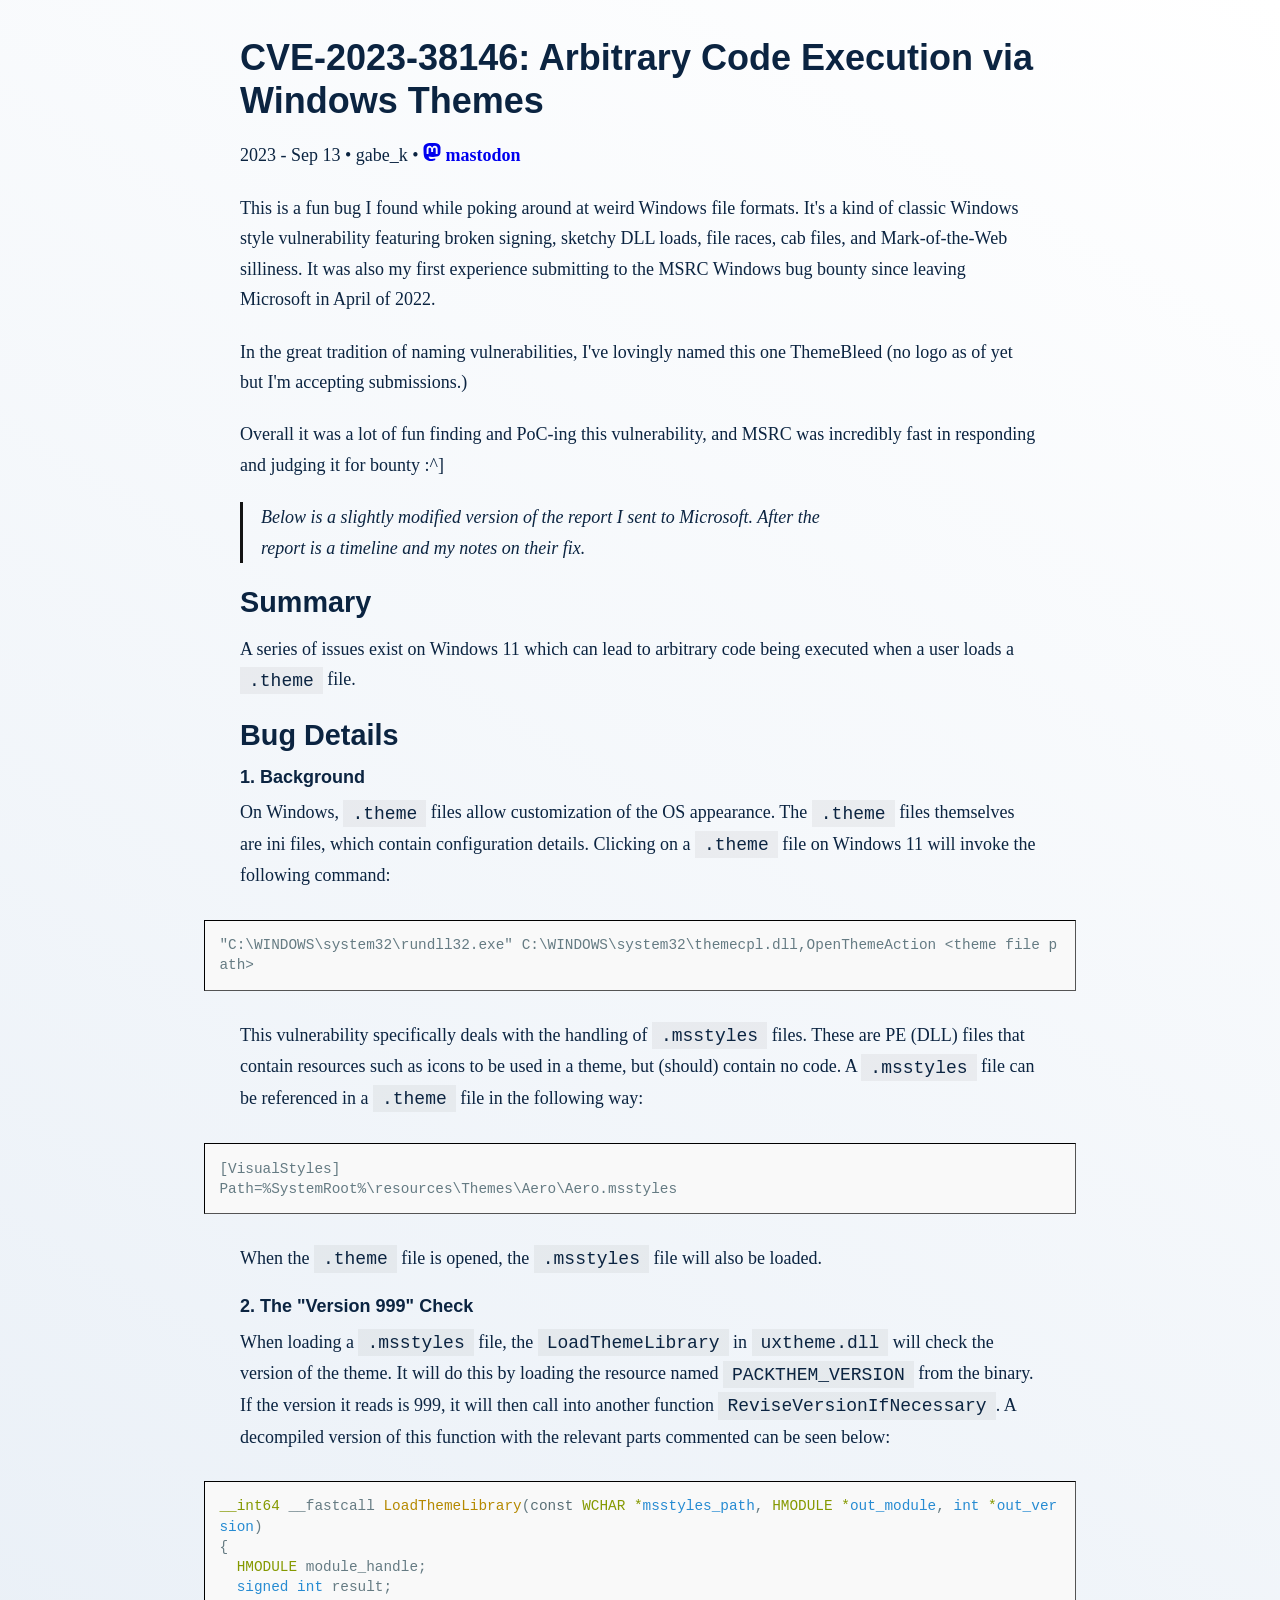
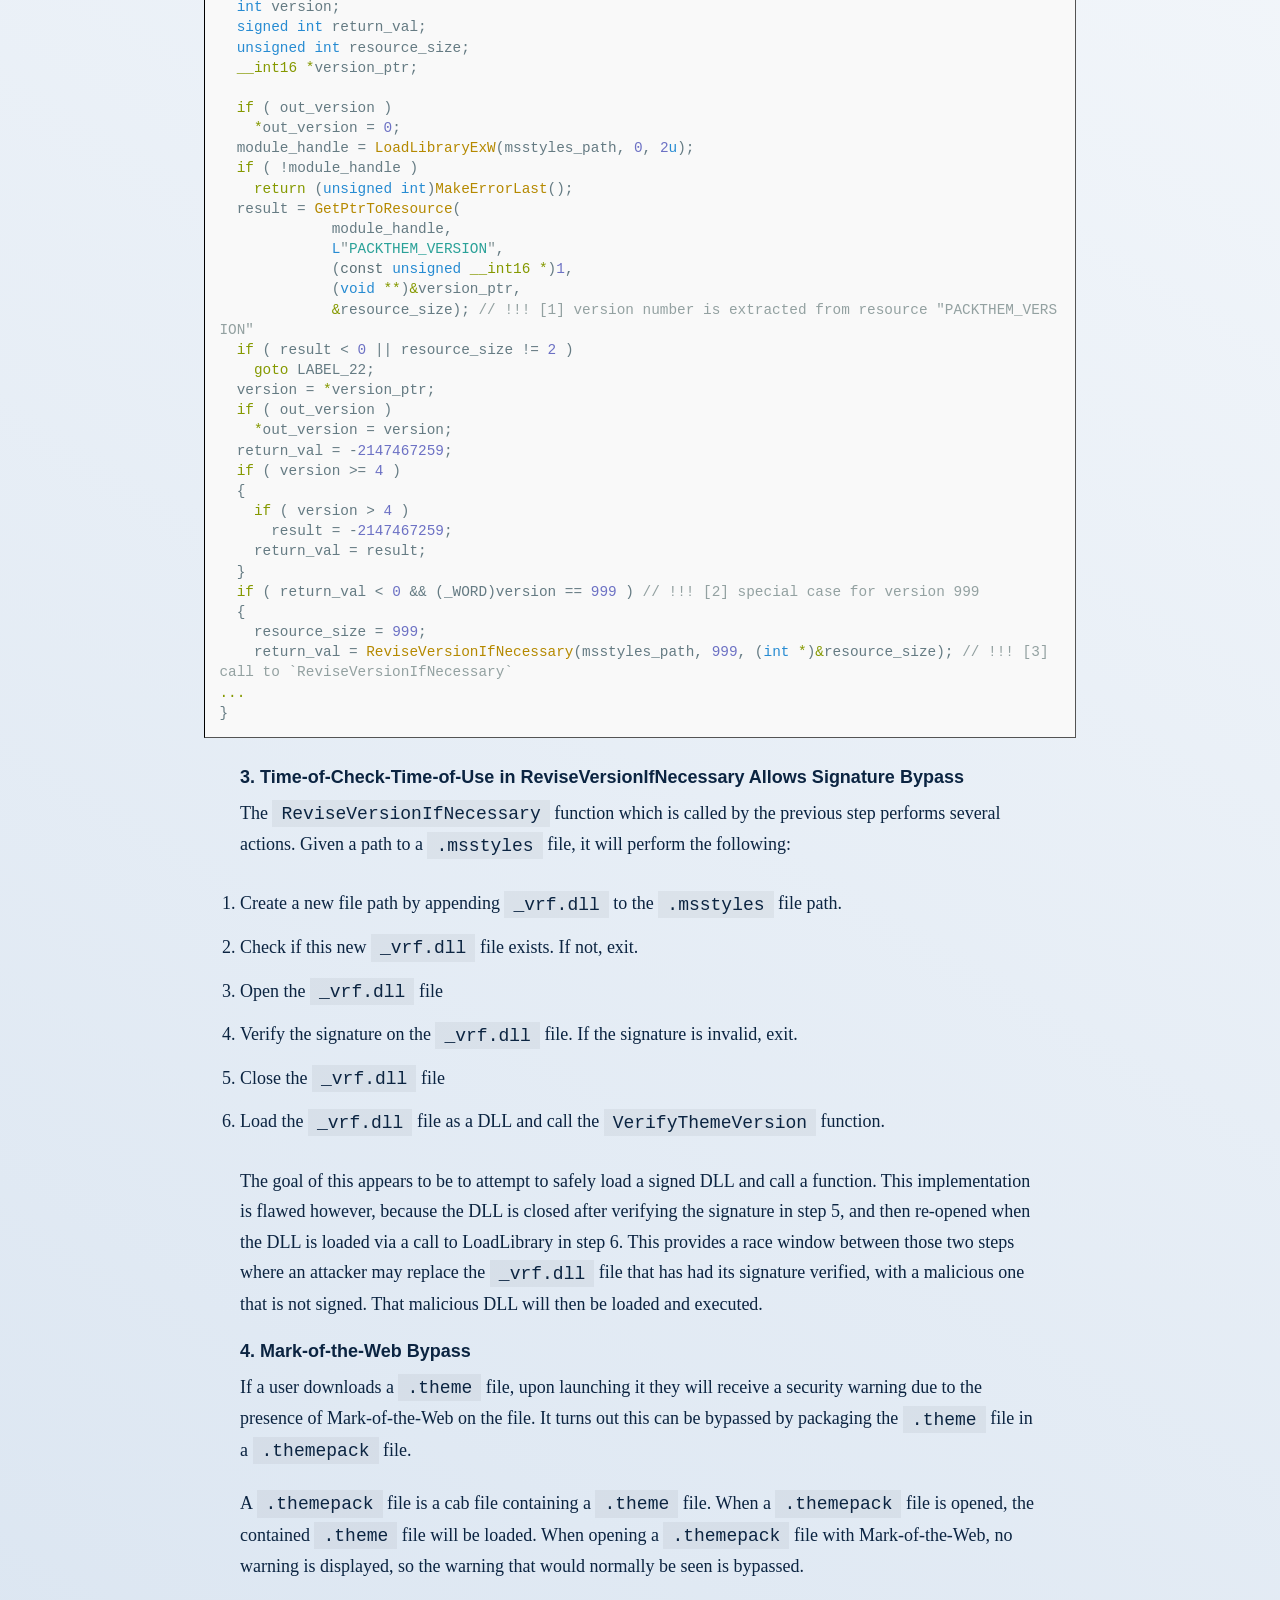
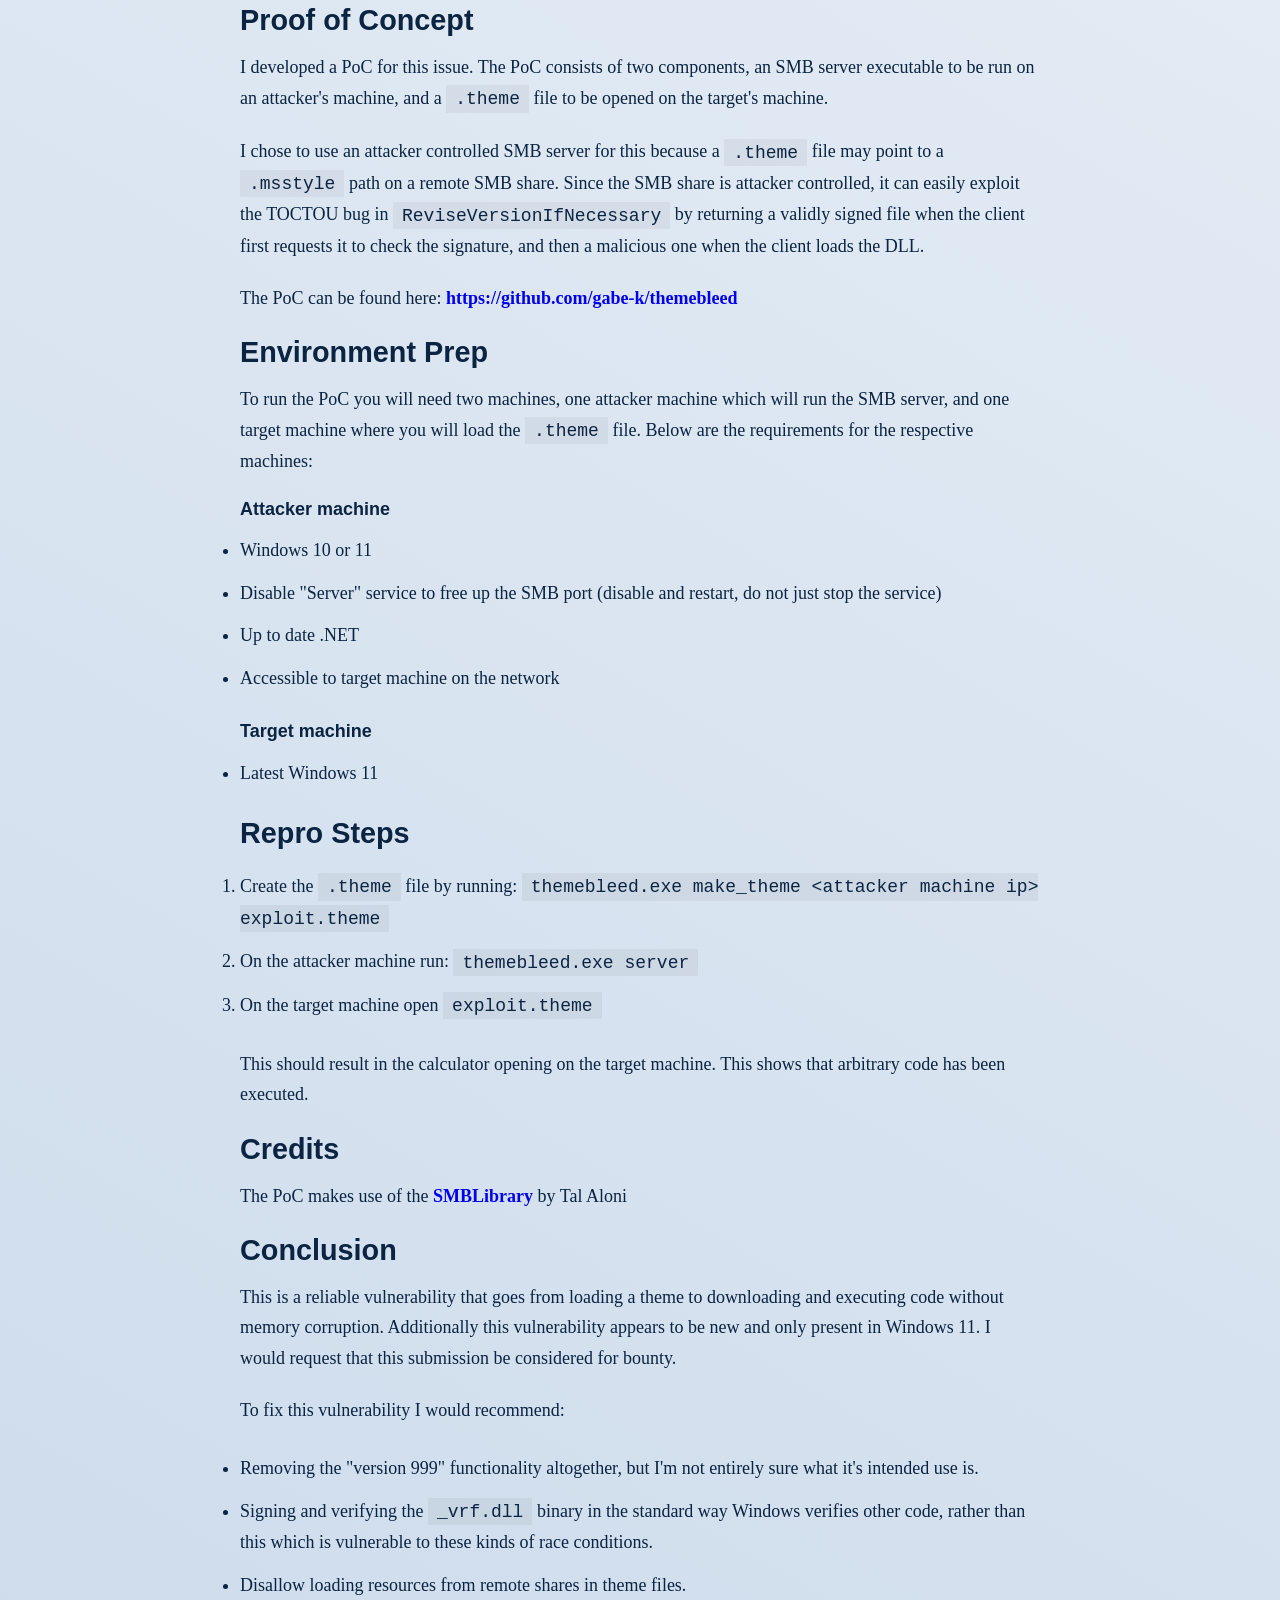
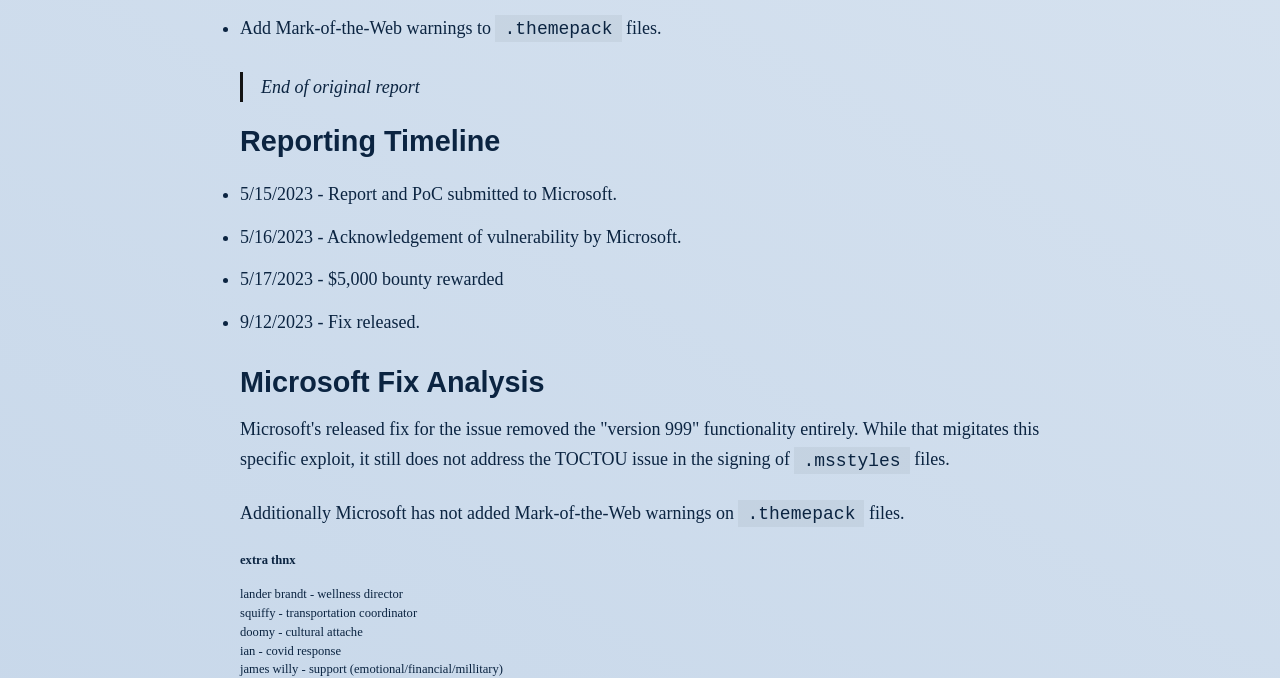
==== themebleed/index.html @ f93bba25 "Deploy gabe-k/website to gabe-k/website:gh-pages" ====
<!DOCTYPE html>
<html lang="en">

<head>
    <meta charset="utf-8">
    <meta name="viewport" content="width=device-width, initial-scale=1.0, maximum-scale=1">
    <link rel="stylesheet" href="/main.css">
    <title>
CVE-2023-38146: Arbitrary Code Execution via Windows Themes
</title>
</head>

<body>
    
<section class="section">
    <h1>CVE-2023-38146: Arbitrary Code Execution via Windows Themes</h1>
    <p>2023 - Sep 13 • gabe_k •
        <a alt="mastodon" rel="me" href="https://mastodon.social/@gabe_k" target="_blank">
            <span class="icon">
                <svg role=" img" width="1em" fill="currentColor" stroke="none" viewBox="0 0 24 24"
                    xmlns="http://www.w3.org/2000/svg">
                    <title>Mastodon</title>
                    <path
                        d="M23.268 5.313c-.35-2.578-2.617-4.61-5.304-5.004C17.51.242 15.792 0 11.813 0h-.03c-3.98 0-4.835.242-5.288.309C3.882.692 1.496 2.518.917 5.127.64 6.412.61 7.837.661 9.143c.074 1.874.088 3.745.26 5.611.118 1.24.325 2.47.62 3.68.55 2.237 2.777 4.098 4.96 4.857 2.336.792 4.849.923 7.256.38.265-.061.527-.132.786-.213.585-.184 1.27-.39 1.774-.753a.057.057 0 0 0 .023-.043v-1.809a.052.052 0 0 0-.02-.041.053.053 0 0 0-.046-.01 20.282 20.282 0 0 1-4.709.545c-2.73 0-3.463-1.284-3.674-1.818a5.593 5.593 0 0 1-.319-1.433.053.053 0 0 1 .066-.054c1.517.363 3.072.546 4.632.546.376 0 .75 0 1.125-.01 1.57-.044 3.224-.124 4.768-.422.038-.008.077-.015.11-.024 2.435-.464 4.753-1.92 4.989-5.604.008-.145.03-1.52.03-1.67.002-.512.167-3.63-.024-5.545zm-3.748 9.195h-2.561V8.29c0-1.309-.55-1.976-1.67-1.976-1.23 0-1.846.79-1.846 2.35v3.403h-2.546V8.663c0-1.56-.617-2.35-1.848-2.35-1.112 0-1.668.668-1.67 1.977v6.218H4.822V8.102c0-1.31.337-2.35 1.011-3.12.696-.77 1.608-1.164 2.74-1.164 1.311 0 2.302.5 2.962 1.498l.638 1.06.638-1.06c.66-.999 1.65-1.498 2.96-1.498 1.13 0 2.043.395 2.74 1.164.675.77 1.012 1.81 1.012 3.12z">
                    </path>
                </svg>
            </span>
            mastodon
        </a>
    </p>
    </div>
    <p>This is a fun bug I found while poking around at weird Windows file formats. It's a kind of classic Windows style vulnerability featuring broken signing, sketchy DLL loads, file races, cab files, and Mark-of-the-Web silliness. It was also my first experience submitting to the MSRC Windows bug bounty since leaving Microsoft in April of 2022. </p>
<p>In the great tradition of naming vulnerabilities, I've lovingly named this one ThemeBleed (no logo as of yet but I'm accepting submissions.)</p>
<p>Overall it was a lot of fun finding and PoC-ing this vulnerability, and MSRC was incredibly fast in responding and judging it for bounty :^]</p>
<blockquote>
<p>Below is a slightly modified version of the report I sent to Microsoft. After the report is a timeline and my notes on their fix.</p>
</blockquote>
<h2 id="summary">Summary</h2>
<p>A series of issues exist on Windows 11 which can lead to arbitrary code being executed when a user loads a <code>.theme</code> file.</p>
<h2 id="bug-details">Bug Details</h2>
<h3 id="1-background">1. Background</h3>
<p>On Windows, <code>.theme</code> files allow customization of the OS appearance. The <code>.theme</code> files themselves are ini files, which contain configuration details. Clicking on a <code>.theme</code> file on Windows 11 will invoke the following command:</p>
<pre style="background-color:#fdf6e3;color:#657b83;"><code><span>&quot;C:\WINDOWS\system32\rundll32.exe&quot; C:\WINDOWS\system32\themecpl.dll,OpenThemeAction &lt;theme file path&gt;
</span></code></pre>
<p>This vulnerability specifically deals with the handling of <code>.msstyles</code> files. These are PE (DLL) files that contain resources such as icons to be used in a theme, but (should) contain no code. A <code>.msstyles</code> file can be referenced in a <code>.theme</code> file in the following way:</p>
<pre style="background-color:#fdf6e3;color:#657b83;"><code><span>[VisualStyles]
</span><span>Path=%SystemRoot%\resources\Themes\Aero\Aero.msstyles
</span></code></pre>
<p>When the <code>.theme</code> file is opened, the <code>.msstyles</code> file will also be loaded.</p>
<h3 id="2-the-version-999-check">2. The &quot;Version 999&quot; Check</h3>
<p>When loading a <code>.msstyles</code> file, the <code>LoadThemeLibrary</code> in <code>uxtheme.dll</code> will check the version of the theme. It will do this by loading the resource named <code>PACKTHEM_VERSION</code> from the binary. If the version it reads is 999, it will then call into another function <code>ReviseVersionIfNecessary</code>. A decompiled version of this function with the relevant parts commented can be seen below:</p>
<pre data-lang="c" style="background-color:#fdf6e3;color:#657b83;" class="language-c "><code class="language-c" data-lang="c"><span style="color:#859900;">__int64</span><span> __fastcall </span><span style="color:#b58900;">LoadThemeLibrary</span><span>(</span><span style="color:#586e75;">const </span><span style="color:#859900;">WCHAR *</span><span style="color:#268bd2;">msstyles_path</span><span>, </span><span style="color:#859900;">HMODULE *</span><span style="color:#268bd2;">out_module</span><span>, </span><span style="color:#268bd2;">int </span><span style="color:#859900;">*</span><span style="color:#268bd2;">out_version</span><span>)
</span><span>{
</span><span>  </span><span style="color:#859900;">HMODULE</span><span> module_handle;
</span><span>  </span><span style="color:#268bd2;">signed int</span><span> result;
</span><span>  </span><span style="color:#268bd2;">int</span><span> version;
</span><span>  </span><span style="color:#268bd2;">signed int</span><span> return_val;
</span><span>  </span><span style="color:#268bd2;">unsigned int</span><span> resource_size;
</span><span>  </span><span style="color:#859900;">__int16 *</span><span>version_ptr;
</span><span>
</span><span>  </span><span style="color:#859900;">if </span><span>( out_version )
</span><span>    </span><span style="color:#859900;">*</span><span>out_version = </span><span style="color:#6c71c4;">0</span><span>;
</span><span>  module_handle = </span><span style="color:#b58900;">LoadLibraryExW</span><span>(msstyles_path, </span><span style="color:#6c71c4;">0</span><span>, </span><span style="color:#6c71c4;">2</span><span style="color:#268bd2;">u</span><span>);
</span><span>  </span><span style="color:#859900;">if </span><span>( !module_handle )
</span><span>    </span><span style="color:#859900;">return </span><span>(</span><span style="color:#268bd2;">unsigned int</span><span>)</span><span style="color:#b58900;">MakeErrorLast</span><span>();
</span><span>  result = </span><span style="color:#b58900;">GetPtrToResource</span><span>(
</span><span>             module_handle,
</span><span>             </span><span style="color:#268bd2;">L</span><span style="color:#839496;">&quot;</span><span style="color:#2aa198;">PACKTHEM_VERSION</span><span style="color:#839496;">&quot;</span><span>,
</span><span>             (</span><span style="color:#586e75;">const </span><span style="color:#268bd2;">unsigned </span><span style="color:#859900;">__int16 *</span><span>)</span><span style="color:#6c71c4;">1</span><span>,
</span><span>             (</span><span style="color:#268bd2;">void </span><span style="color:#859900;">**</span><span>)</span><span style="color:#859900;">&amp;</span><span>version_ptr,
</span><span>             </span><span style="color:#859900;">&amp;</span><span>resource_size); </span><span style="color:#93a1a1;">// !!! [1] version number is extracted from resource &quot;PACKTHEM_VERSION&quot;
</span><span>  </span><span style="color:#859900;">if </span><span>( result &lt; </span><span style="color:#6c71c4;">0 </span><span>|| resource_size != </span><span style="color:#6c71c4;">2 </span><span>)
</span><span>    </span><span style="color:#859900;">goto</span><span> LABEL_22;
</span><span>  version = </span><span style="color:#859900;">*</span><span>version_ptr;
</span><span>  </span><span style="color:#859900;">if </span><span>( out_version )
</span><span>    </span><span style="color:#859900;">*</span><span>out_version = version;
</span><span>  return_val = -</span><span style="color:#6c71c4;">2147467259</span><span>;
</span><span>  </span><span style="color:#859900;">if </span><span>( version &gt;= </span><span style="color:#6c71c4;">4 </span><span>)
</span><span>  {
</span><span>    </span><span style="color:#859900;">if </span><span>( version &gt; </span><span style="color:#6c71c4;">4 </span><span>)
</span><span>      result = -</span><span style="color:#6c71c4;">2147467259</span><span>;
</span><span>    return_val = result;
</span><span>  }
</span><span>  </span><span style="color:#859900;">if </span><span>( return_val &lt; </span><span style="color:#6c71c4;">0 </span><span>&amp;&amp; (_WORD)version == </span><span style="color:#6c71c4;">999 </span><span>) </span><span style="color:#93a1a1;">// !!! [2] special case for version 999
</span><span>  {
</span><span>    resource_size = </span><span style="color:#6c71c4;">999</span><span>;
</span><span>    return_val = </span><span style="color:#b58900;">ReviseVersionIfNecessary</span><span>(msstyles_path, </span><span style="color:#6c71c4;">999</span><span>, (</span><span style="color:#268bd2;">int </span><span style="color:#859900;">*</span><span>)</span><span style="color:#859900;">&amp;</span><span>resource_size); </span><span style="color:#93a1a1;">// !!! [3] call to `ReviseVersionIfNecessary`
</span><span style="color:#859900;">...
</span><span>}
</span></code></pre>
<h3 id="3-time-of-check-time-of-use-in-reviseversionifnecessary-allows-signature-bypass">3. Time-of-Check-Time-of-Use in ReviseVersionIfNecessary Allows Signature Bypass</h3>
<p>The <code>ReviseVersionIfNecessary</code> function which is called by the previous step performs several actions. Given a path to a <code>.msstyles</code> file, it will perform the following:</p>
<ol>
<li>Create a new file path by appending <code>_vrf.dll</code> to the <code>.msstyles</code> file path.</li>
<li>Check if this new <code>_vrf.dll</code> file exists. If not, exit.</li>
<li>Open the <code>_vrf.dll</code> file</li>
<li>Verify the signature on the <code>_vrf.dll</code> file. If the signature is invalid, exit.</li>
<li>Close the <code>_vrf.dll</code> file</li>
<li>Load the <code>_vrf.dll</code> file as a DLL and call the <code>VerifyThemeVersion</code> function.</li>
</ol>
<p>The goal of this appears to be to attempt to safely load a signed DLL and call a function. This implementation is flawed however, because the DLL is closed after verifying the signature in step 5, and then re-opened when the DLL is loaded via a call to LoadLibrary in step 6. This provides a race window between those two steps where an attacker may replace the <code>_vrf.dll</code> file that has had its signature verified, with a malicious one that is not signed. That malicious DLL will then be loaded and executed.</p>
<h3 id="4-mark-of-the-web-bypass">4. Mark-of-the-Web Bypass</h3>
<p>If a user downloads a <code>.theme</code> file, upon launching it they will receive a security warning due to the presence of Mark-of-the-Web on the file. It turns out this can be bypassed by packaging the <code>.theme</code> file in a <code>.themepack</code> file.</p>
<p>A <code>.themepack</code> file is a cab file containing a <code>.theme</code> file. When a <code>.themepack</code> file is opened, the contained <code>.theme</code> file will be loaded. When opening a <code>.themepack</code> file with Mark-of-the-Web, no warning is displayed, so the warning that would normally be seen is bypassed. </p>
<h2 id="proof-of-concept">Proof of Concept</h2>
<p>I developed a PoC for this issue. The PoC consists of two components, an SMB server executable to be run on an attacker's machine, and a <code>.theme</code> file to be opened on the target's machine.</p>
<p>I chose to use an attacker controlled SMB server for this because a <code>.theme</code> file may point to a <code>.msstyle</code> path on a remote SMB share. Since the SMB share is attacker controlled, it can easily exploit the TOCTOU bug in <code>ReviseVersionIfNecessary</code> by returning a validly signed file when the client first requests it to check the signature, and then a malicious one when the client loads the DLL.</p>
<p>The PoC can be found here: <a href="https://github.com/gabe-k/themebleed">https://github.com/gabe-k/themebleed</a></p>
<h2 id="environment-prep">Environment Prep</h2>
<p>To run the PoC you will need two machines, one attacker machine which will run the SMB server, and one target machine where you will load the <code>.theme</code> file. Below are the requirements for the respective machines:</p>
<h3 id="attacker-machine">Attacker machine</h3>
<ul>
<li>Windows 10 or 11</li>
<li>Disable &quot;Server&quot; service to free up the SMB port (disable and restart, do not just stop the service)</li>
<li>Up to date .NET</li>
<li>Accessible to target machine on the network</li>
</ul>
<h3 id="target-machine">Target machine</h3>
<ul>
<li>Latest Windows 11</li>
</ul>
<h2 id="repro-steps">Repro Steps</h2>
<ol>
<li>Create the <code>.theme</code> file by running: <code>themebleed.exe make_theme &lt;attacker machine ip&gt; exploit.theme</code></li>
<li>On the attacker machine run: <code>themebleed.exe server</code></li>
<li>On the target machine open <code>exploit.theme</code></li>
</ol>
<p>This should result in the calculator opening on the target machine. This shows that arbitrary code has been executed.</p>
<h2 id="credits">Credits</h2>
<p>The PoC makes use of the <a href="https://github.com/TalAloni/SMBLibrary">SMBLibrary</a> by Tal Aloni</p>
<h2 id="conclusion">Conclusion</h2>
<p>This is a reliable vulnerability that goes from loading a theme to downloading and executing code without memory corruption. Additionally this vulnerability appears to be new and only present in Windows 11. I would request that this submission be considered for bounty.</p>
<p>To fix this vulnerability I would recommend:</p>
<ul>
<li>Removing the &quot;version 999&quot; functionality altogether, but I'm not entirely sure what it's intended use is.</li>
<li>Signing and verifying the <code>_vrf.dll</code> binary in the standard way Windows verifies other code, rather than this which is vulnerable to these kinds of race conditions.</li>
<li>Disallow loading resources from remote shares in theme files.</li>
<li>Add Mark-of-the-Web warnings to <code>.themepack</code> files.</li>
</ul>
<blockquote>
<p>End of original report</p>
</blockquote>
<h2 id="reporting-timeline">Reporting Timeline</h2>
<ul>
<li>5/15/2023 - Report and PoC submitted to Microsoft.</li>
<li>5/16/2023 - Acknowledgement of vulnerability by Microsoft.</li>
<li>5/17/2023 - $5,000 bounty rewarded</li>
<li>9/12/2023 - Fix released.</li>
</ul>
<h2 id="microsoft-fix-analysis">Microsoft Fix Analysis</h2>
<p>Microsoft's released fix for the issue removed the &quot;version 999&quot; functionality entirely. While that migitates this specific exploit, it still does not address the TOCTOU issue in the signing of <code>.msstyles</code> files.</p>
<p>Additionally Microsoft has not added Mark-of-the-Web warnings on <code>.themepack</code> files.</p>
<small>
<p><strong>extra thnx</strong></p>
<p>lander brandt - wellness director</br>
squiffy - transportation coordinator</br>
doomy - cultural attache</br>
ian - covid response</br>
james willy - support (emotional/financial/millitary)</p>

</section>

</body>

</html>
---- main.css ----
html,body,div,span,applet,object,iframe,h1,h2,h3,h4,h5,h6,p,blockquote,pre,a,abbr,acronym,address,big,cite,code,del,dfn,em,img,ins,kbd,q,s,samp,small,strike,strong,sub,sup,tt,var,b,u,i,center,dl,dt,dd,ol,ul,li,fieldset,form,label,legend,table,caption,tbody,tfoot,thead,tr,th,td,article,aside,canvas,details,embed,figure,figcaption,footer,header,hgroup,menu,nav,output,ruby,section,summary,time,mark,audio,video{margin:0;padding:0;border:0;font-size:100%;font:inherit;vertical-align:baseline}article,aside,details,figcaption,figure,footer,header,hgroup,menu,nav,section{display:block}body{line-height:1}blockquote,q{quotes:none}blockquote:before,blockquote:after,q:before,q:after{content:"";content:none}table{border-collapse:collapse;border-spacing:0}body{background:linear-gradient(30deg, #c8d8ea 0%, #fff 100%);color:#0b2441;font-size:18px;font-family:"Times New Roman",Times,serif;line-height:1.5;overflow-wrap:break-word;margin-top:2em;margin-bottom:2em}section{max-width:800px;width:100%;margin:0 auto}@media (max-width: 900px){section{padding:0 1em;box-sizing:border-box}}h1,h2,h3,h4,h5,h6{font-weight:700;margin-bottom:.5em;line-height:1.2;font-family:Verdana,Geneva,Tahoma,sans-serif}h1{font-size:2em}h2{font-size:1.6em}h3{font-size:1em}p,ul,ol{font-weight:300;line-height:1.7;font-size:1em;margin-bottom:1.2em}ul p,ol p{padding:0 0 !important}@media (max-width: 900px){ul,ol{list-style-position:inside}}li{padding:6px 0}em{font-style:italic}strong{font-weight:bold}blockquote{font-style:italic;border-left:3px solid #131313;max-width:600px}blockquote blockquote{margin-left:1em}blockquote p{margin-left:1em}a{font-weight:bold;text-decoration:none}pre,code{font-family:monospace;background:rgba(0,0,0,.0470588235);padding:.2em .5em}pre{box-sizing:border-box;padding:1em;display:block;margin:2em 0;font-size:.8em;line-height:1.4;white-space:pre-wrap;word-break:break-all;word-wrap:break-word;position:relative;width:872px;left:-36px;border:1px #000 inset;background-color:#f9f9f9 !important}@media (max-width: 900px){pre{width:100%;left:0}}pre code{padding:0;font-size:100%;color:inherit;background-color:rgba(0,0,0,0)}small{font-size:.7em;margin:.2 0}small>p{line-height:1.5}.meta{box-sizing:border-box;border:#131313 2px dotted;padding:1em;display:inline-block}.meta>p{margin-bottom:1em}.icon{line-height:0;margin:0;padding:0}
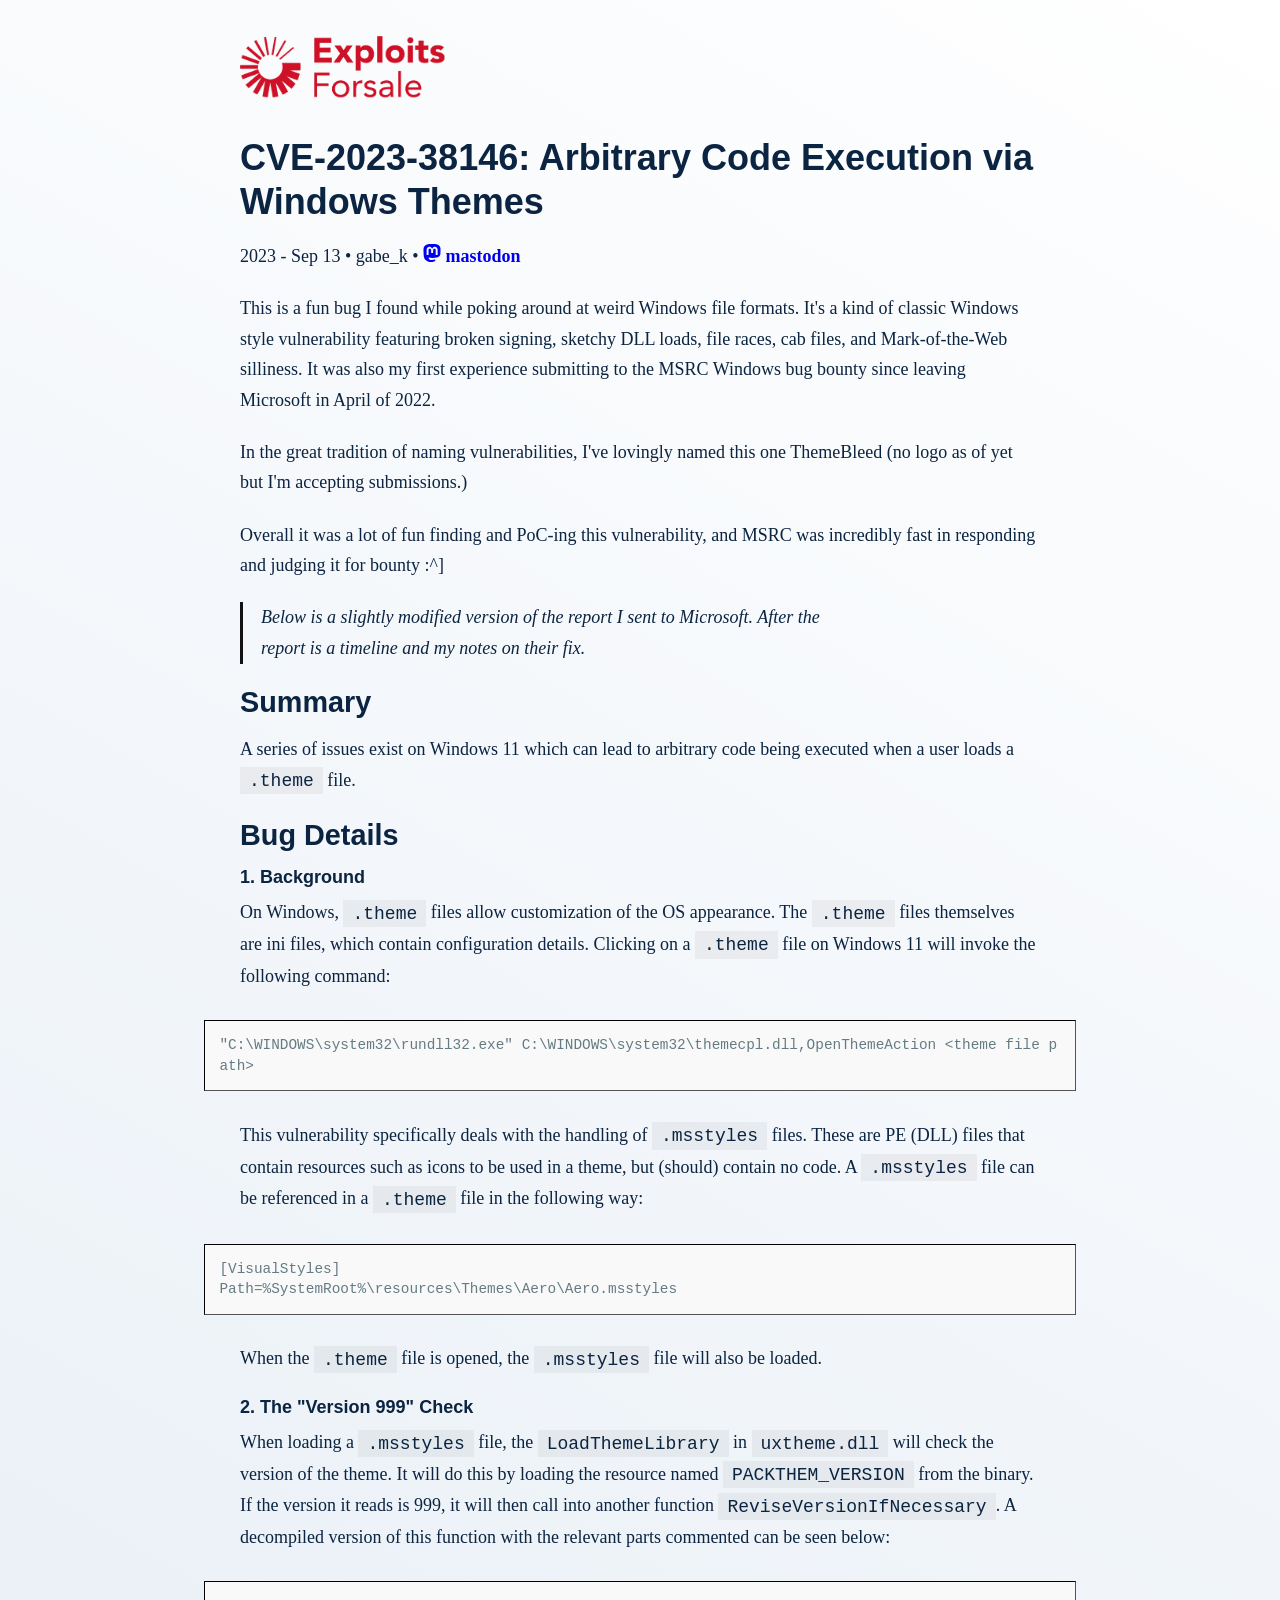
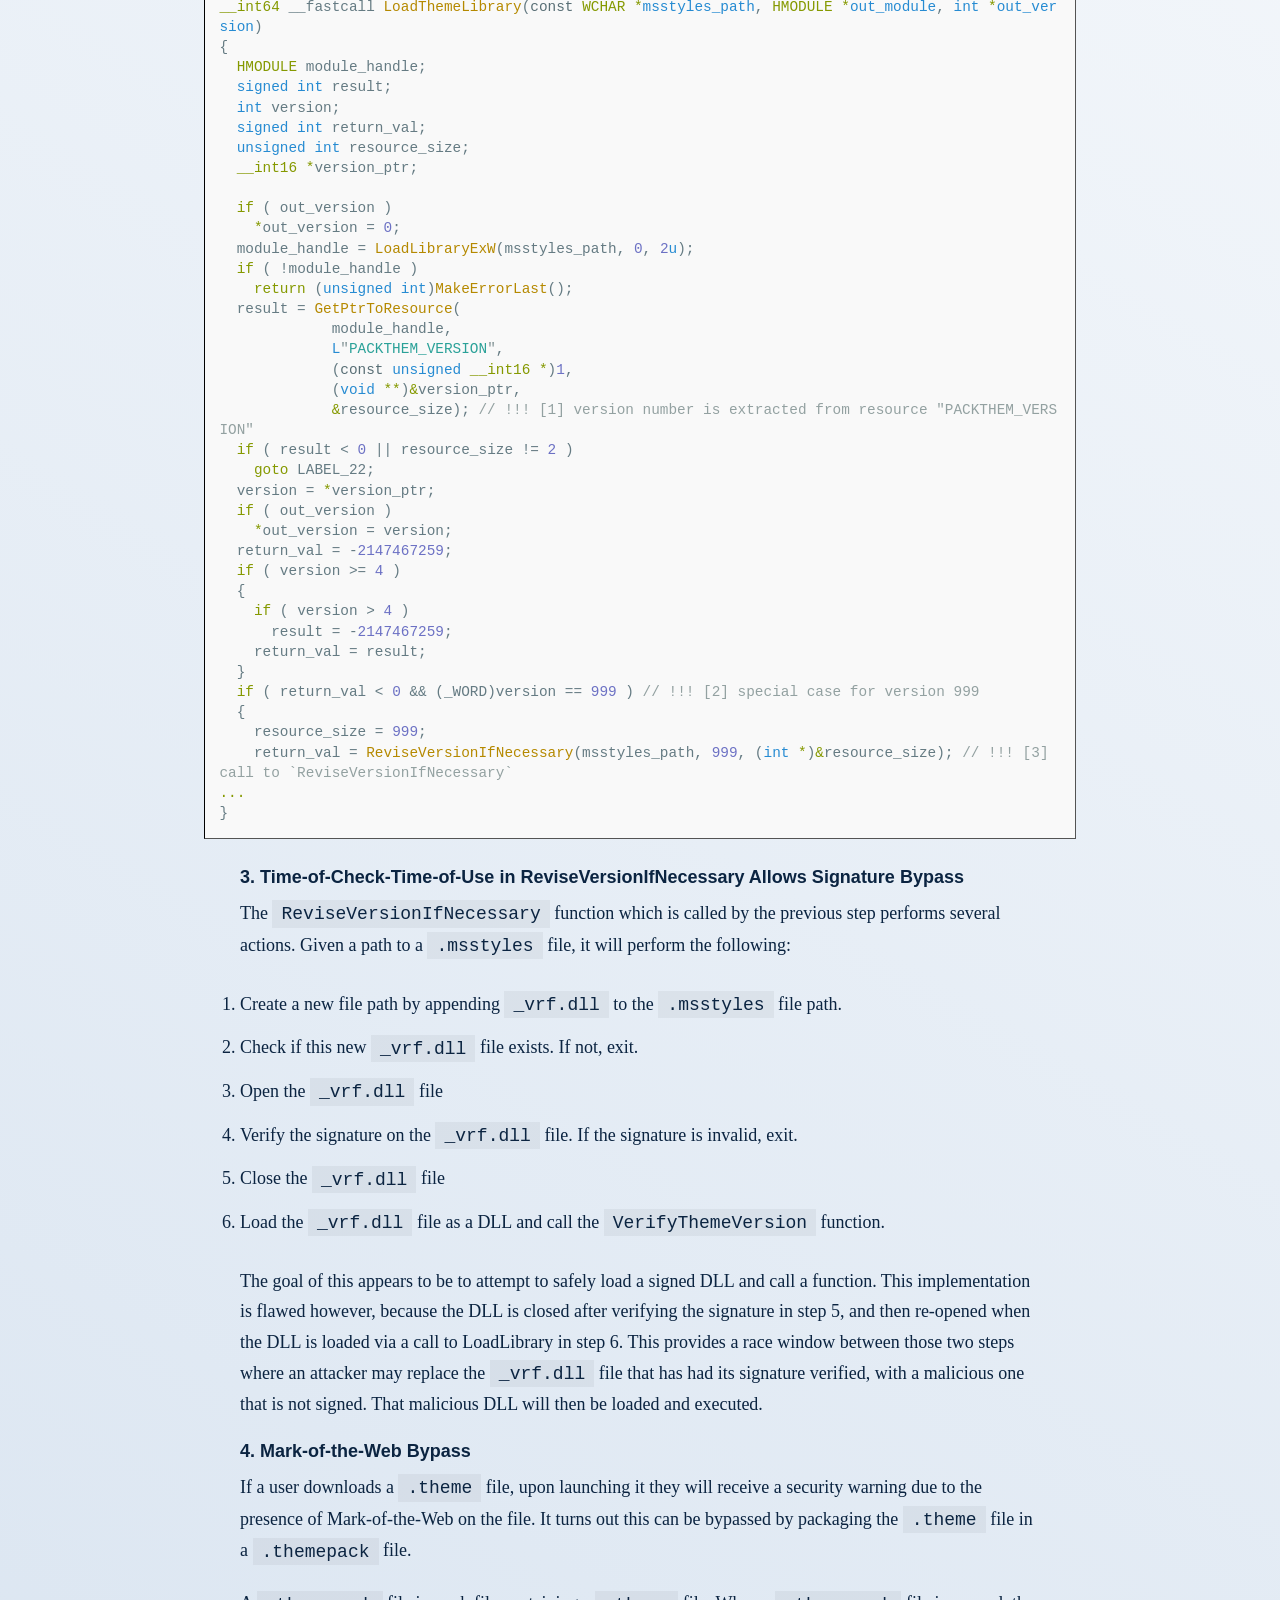
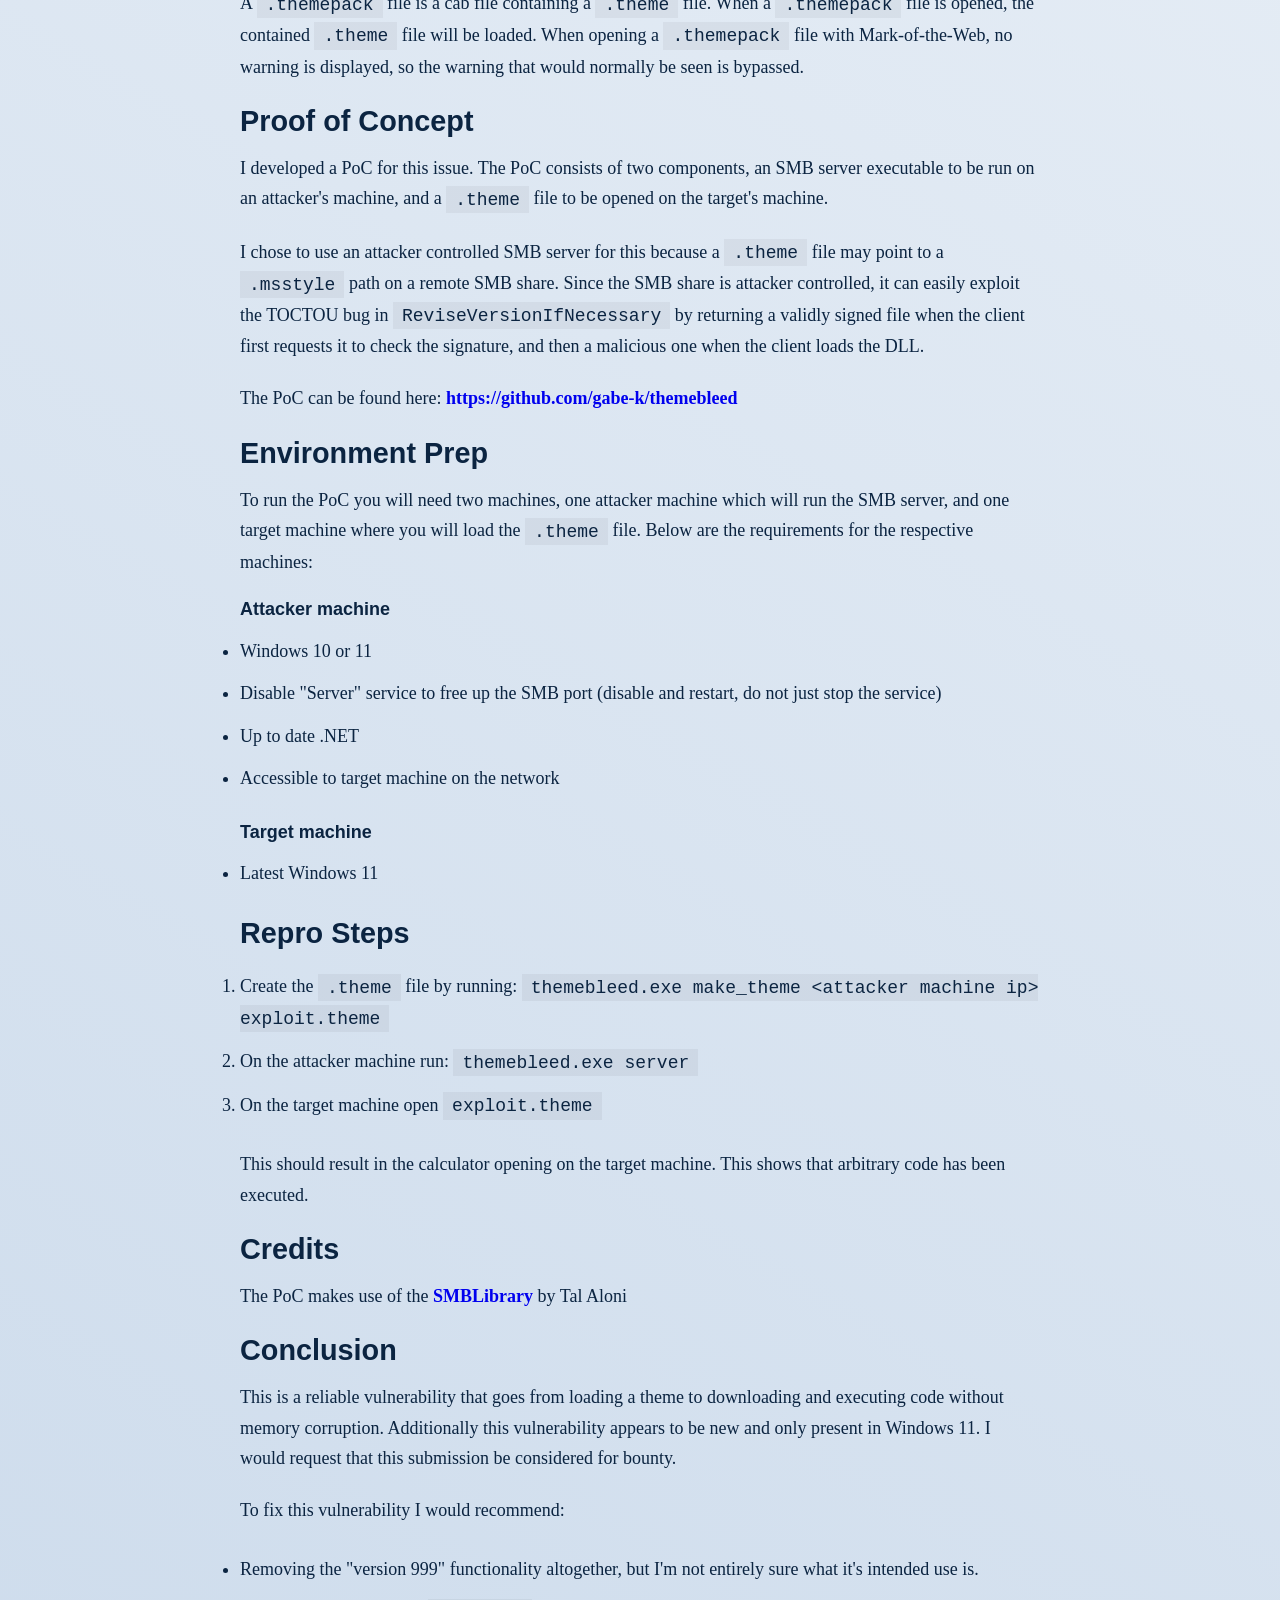
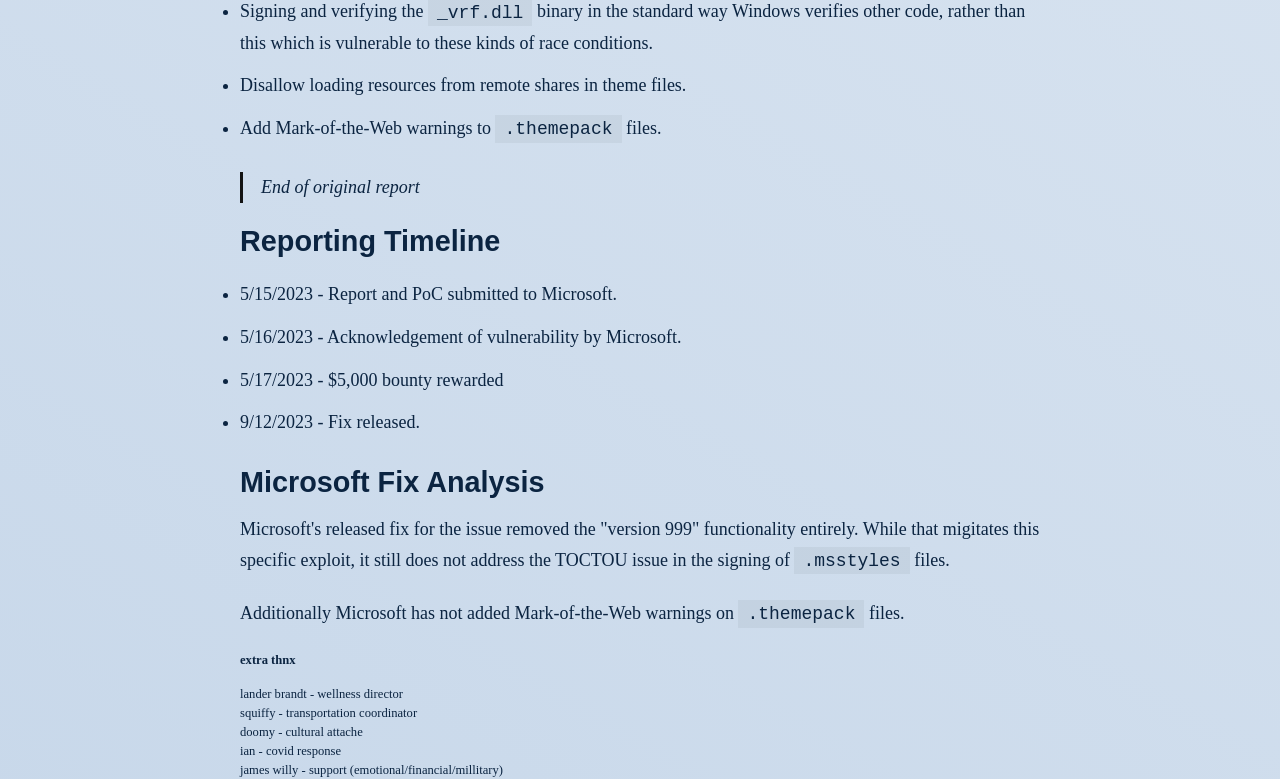
==== commit 6520f3b0: "Deploy gabe-k/website to gabe-k/website:gh-pages" ====
--- a/themebleed/index.html
+++ b/themebleed/index.html
@@ -1,17 +1,21 @@
-<!DOCTYPE html>
+<!doctype html>
 <html lang="en">
-
-<head>
-    <meta charset="utf-8">
-    <meta name="viewport" content="width=device-width, initial-scale=1.0, maximum-scale=1">
-    <link rel="stylesheet" href="/main.css">
-    <title>
+    <head>
+        <meta charset="utf-8" />
+        <meta
+            name="viewport"
+            content="width=device-width, initial-scale=1.0, maximum-scale=1"
+        />
+        <link rel="stylesheet" href="/main.css" />
+        <title>
 CVE-2023-38146: Arbitrary Code Execution via Windows Themes
 </title>
-</head>
+    </head>
 
-<body>
-    
+    <body class="">
+        
+<nav><a href="/"><img src="/rt.svg" class="logo"/></a></nav>
+<br/>
 <section class="section">
     <h1>CVE-2023-38146: Arbitrary Code Execution via Windows Themes</h1>
     <p>2023 - Sep 13 • gabe_k •
@@ -29,7 +33,7 @@
         </a>
     </p>
     </div>
-    <p>This is a fun bug I found while poking around at weird Windows file formats. It's a kind of classic Windows style vulnerability featuring broken signing, sketchy DLL loads, file races, cab files, and Mark-of-the-Web silliness. It was also my first experience submitting to the MSRC Windows bug bounty since leaving Microsoft in April of 2022. </p>
+    <p>This is a fun bug I found while poking around at weird Windows file formats. It's a kind of classic Windows style vulnerability featuring broken signing, sketchy DLL loads, file races, cab files, and Mark-of-the-Web silliness. It was also my first experience submitting to the MSRC Windows bug bounty since leaving Microsoft in April of 2022.</p>
 <p>In the great tradition of naming vulnerabilities, I've lovingly named this one ThemeBleed (no logo as of yet but I'm accepting submissions.)</p>
 <p>Overall it was a lot of fun finding and PoC-ing this vulnerability, and MSRC was incredibly fast in responding and judging it for bounty :^]</p>
 <blockquote>
@@ -101,7 +105,7 @@
 <p>The goal of this appears to be to attempt to safely load a signed DLL and call a function. This implementation is flawed however, because the DLL is closed after verifying the signature in step 5, and then re-opened when the DLL is loaded via a call to LoadLibrary in step 6. This provides a race window between those two steps where an attacker may replace the <code>_vrf.dll</code> file that has had its signature verified, with a malicious one that is not signed. That malicious DLL will then be loaded and executed.</p>
 <h3 id="4-mark-of-the-web-bypass">4. Mark-of-the-Web Bypass</h3>
 <p>If a user downloads a <code>.theme</code> file, upon launching it they will receive a security warning due to the presence of Mark-of-the-Web on the file. It turns out this can be bypassed by packaging the <code>.theme</code> file in a <code>.themepack</code> file.</p>
-<p>A <code>.themepack</code> file is a cab file containing a <code>.theme</code> file. When a <code>.themepack</code> file is opened, the contained <code>.theme</code> file will be loaded. When opening a <code>.themepack</code> file with Mark-of-the-Web, no warning is displayed, so the warning that would normally be seen is bypassed. </p>
+<p>A <code>.themepack</code> file is a cab file containing a <code>.theme</code> file. When a <code>.themepack</code> file is opened, the contained <code>.theme</code> file will be loaded. When opening a <code>.themepack</code> file with Mark-of-the-Web, no warning is displayed, so the warning that would normally be seen is bypassed.</p>
 <h2 id="proof-of-concept">Proof of Concept</h2>
 <p>I developed a PoC for this issue. The PoC consists of two components, an SMB server executable to be run on an attacker's machine, and a <code>.theme</code> file to be opened on the target's machine.</p>
 <p>I chose to use an attacker controlled SMB server for this because a <code>.theme</code> file may point to a <code>.msstyle</code> path on a remote SMB share. Since the SMB share is attacker controlled, it can easily exploit the TOCTOU bug in <code>ReviseVersionIfNecessary</code> by returning a validly signed file when the client first requests it to check the signature, and then a malicious one when the client loads the DLL.</p>
@@ -160,6 +164,5 @@
 
 </section>
 
-</body>
-
-</html>+    </body>
+</html>
--- a/main.css
+++ b/main.css
@@ -1 +1 @@
-html,body,div,span,applet,object,iframe,h1,h2,h3,h4,h5,h6,p,blockquote,pre,a,abbr,acronym,address,big,cite,code,del,dfn,em,img,ins,kbd,q,s,samp,small,strike,strong,sub,sup,tt,var,b,u,i,center,dl,dt,dd,ol,ul,li,fieldset,form,label,legend,table,caption,tbody,tfoot,thead,tr,th,td,article,aside,canvas,details,embed,figure,figcaption,footer,header,hgroup,menu,nav,output,ruby,section,summary,time,mark,audio,video{margin:0;padding:0;border:0;font-size:100%;font:inherit;vertical-align:baseline}article,aside,details,figcaption,figure,footer,header,hgroup,menu,nav,section{display:block}body{line-height:1}blockquote,q{quotes:none}blockquote:before,blockquote:after,q:before,q:after{content:"";content:none}table{border-collapse:collapse;border-spacing:0}body{background:linear-gradient(30deg, #c8d8ea 0%, #fff 100%);color:#0b2441;font-size:18px;font-family:"Times New Roman",Times,serif;line-height:1.5;overflow-wrap:break-word;margin-top:2em;margin-bottom:2em}section{max-width:800px;width:100%;margin:0 auto}@media (max-width: 900px){section{padding:0 1em;box-sizing:border-box}}h1,h2,h3,h4,h5,h6{font-weight:700;margin-bottom:.5em;line-height:1.2;font-family:Verdana,Geneva,Tahoma,sans-serif}h1{font-size:2em}h2{font-size:1.6em}h3{font-size:1em}p,ul,ol{font-weight:300;line-height:1.7;font-size:1em;margin-bottom:1.2em}ul p,ol p{padding:0 0 !important}@media (max-width: 900px){ul,ol{list-style-position:inside}}li{padding:6px 0}em{font-style:italic}strong{font-weight:bold}blockquote{font-style:italic;border-left:3px solid #131313;max-width:600px}blockquote blockquote{margin-left:1em}blockquote p{margin-left:1em}a{font-weight:bold;text-decoration:none}pre,code{font-family:monospace;background:rgba(0,0,0,.0470588235);padding:.2em .5em}pre{box-sizing:border-box;padding:1em;display:block;margin:2em 0;font-size:.8em;line-height:1.4;white-space:pre-wrap;word-break:break-all;word-wrap:break-word;position:relative;width:872px;left:-36px;border:1px #000 inset;background-color:#f9f9f9 !important}@media (max-width: 900px){pre{width:100%;left:0}}pre code{padding:0;font-size:100%;color:inherit;background-color:rgba(0,0,0,0)}small{font-size:.7em;margin:.2 0}small>p{line-height:1.5}.meta{box-sizing:border-box;border:#131313 2px dotted;padding:1em;display:inline-block}.meta>p{margin-bottom:1em}.icon{line-height:0;margin:0;padding:0}+html,body,div,span,applet,object,iframe,h1,h2,h3,h4,h5,h6,p,blockquote,pre,a,abbr,acronym,address,big,cite,code,del,dfn,em,img,ins,kbd,q,s,samp,small,strike,strong,sub,sup,tt,var,b,u,i,center,dl,dt,dd,ol,ul,li,fieldset,form,label,legend,table,caption,tbody,tfoot,thead,tr,th,td,article,aside,canvas,details,embed,figure,figcaption,footer,header,hgroup,menu,nav,output,ruby,section,summary,time,mark,audio,video{margin:0;padding:0;border:0;font-size:100%;font:inherit;vertical-align:baseline}article,aside,details,figcaption,figure,footer,header,hgroup,menu,nav,section{display:block}body{line-height:1}blockquote,q{quotes:none}blockquote:before,blockquote:after,q:before,q:after{content:"";content:none}table{border-collapse:collapse;border-spacing:0}.alt{margin:0;background:#000}.alt .logo{width:100%}.alt h1{color:#fff;font-size:3em}.alt.bg{background-image:url(/bg.jpg);background-size:cover}.alt article{margin:0 auto;max-width:800px;backdrop-filter:blur(24px);-webkit-backdrop-filter:blur(24px);background-color:rgba(255,255,255,.5)}.alt article>a{color:inherit;display:block;padding:1em}.alt article>a date{font-size:.8em;font-weight:normal}.alt hr{border:solid 3px #12dffa}nav{position:sticky;margin:0 auto;max-width:800px}nav .logo{width:12em;display:inline-block}@media (max-width: 900px){nav .logo{padding:.5em}}body{background:linear-gradient(30deg, #c8d8ea 0%, #fff 100%);color:#0b2441;font-size:18px;font-family:"Times New Roman",Times,serif;line-height:1.5;overflow-wrap:break-word;margin-top:2em;margin-bottom:2em}section{max-width:800px;width:100%;margin:0 auto}@media (max-width: 900px){section{padding:0 1em;box-sizing:border-box}}h1,h2,h3,h4,h5,h6{font-weight:700;margin-bottom:.5em;line-height:1.2;font-family:Verdana,Geneva,Tahoma,sans-serif}h1{font-size:2em}h2{font-size:1.6em}h3{font-size:1em}p,ul,ol{font-weight:300;line-height:1.7;font-size:1em;margin-bottom:1.2em}ul p,ol p{padding:0 0 !important}@media (max-width: 900px){ul,ol{list-style-position:inside}}li{padding:6px 0}em{font-style:italic}strong{font-weight:bold}blockquote{font-style:italic;border-left:3px solid #131313;max-width:600px}blockquote blockquote{margin-left:1em}blockquote p{margin-left:1em}a{font-weight:bold;text-decoration:none}pre,code{font-family:monospace;background:rgba(0,0,0,.0470588235);padding:.2em .5em}pre{box-sizing:border-box;padding:1em;display:block;margin:2em 0;font-size:.8em;line-height:1.4;white-space:pre-wrap;word-break:break-all;word-wrap:break-word;position:relative;width:872px;left:-36px;border:1px #000 inset;background-color:#f9f9f9 !important}@media (max-width: 900px){pre{width:100%;left:0}}pre code{padding:0;font-size:100%;color:inherit;background-color:rgba(0,0,0,0)}small{font-size:.7em;margin:.2 0}small>p{line-height:1.5}.meta{box-sizing:border-box;border:#131313 2px dotted;padding:1em;display:inline-block}.meta>p{margin-bottom:1em}.icon{line-height:0;margin:0;padding:0}.alert{background:#fd17b5;display:block;color:#fff;position:fixed;bottom:0;box-sizing:border-box;font-family:"Arial",Times,sans-serif;padding:.5em}
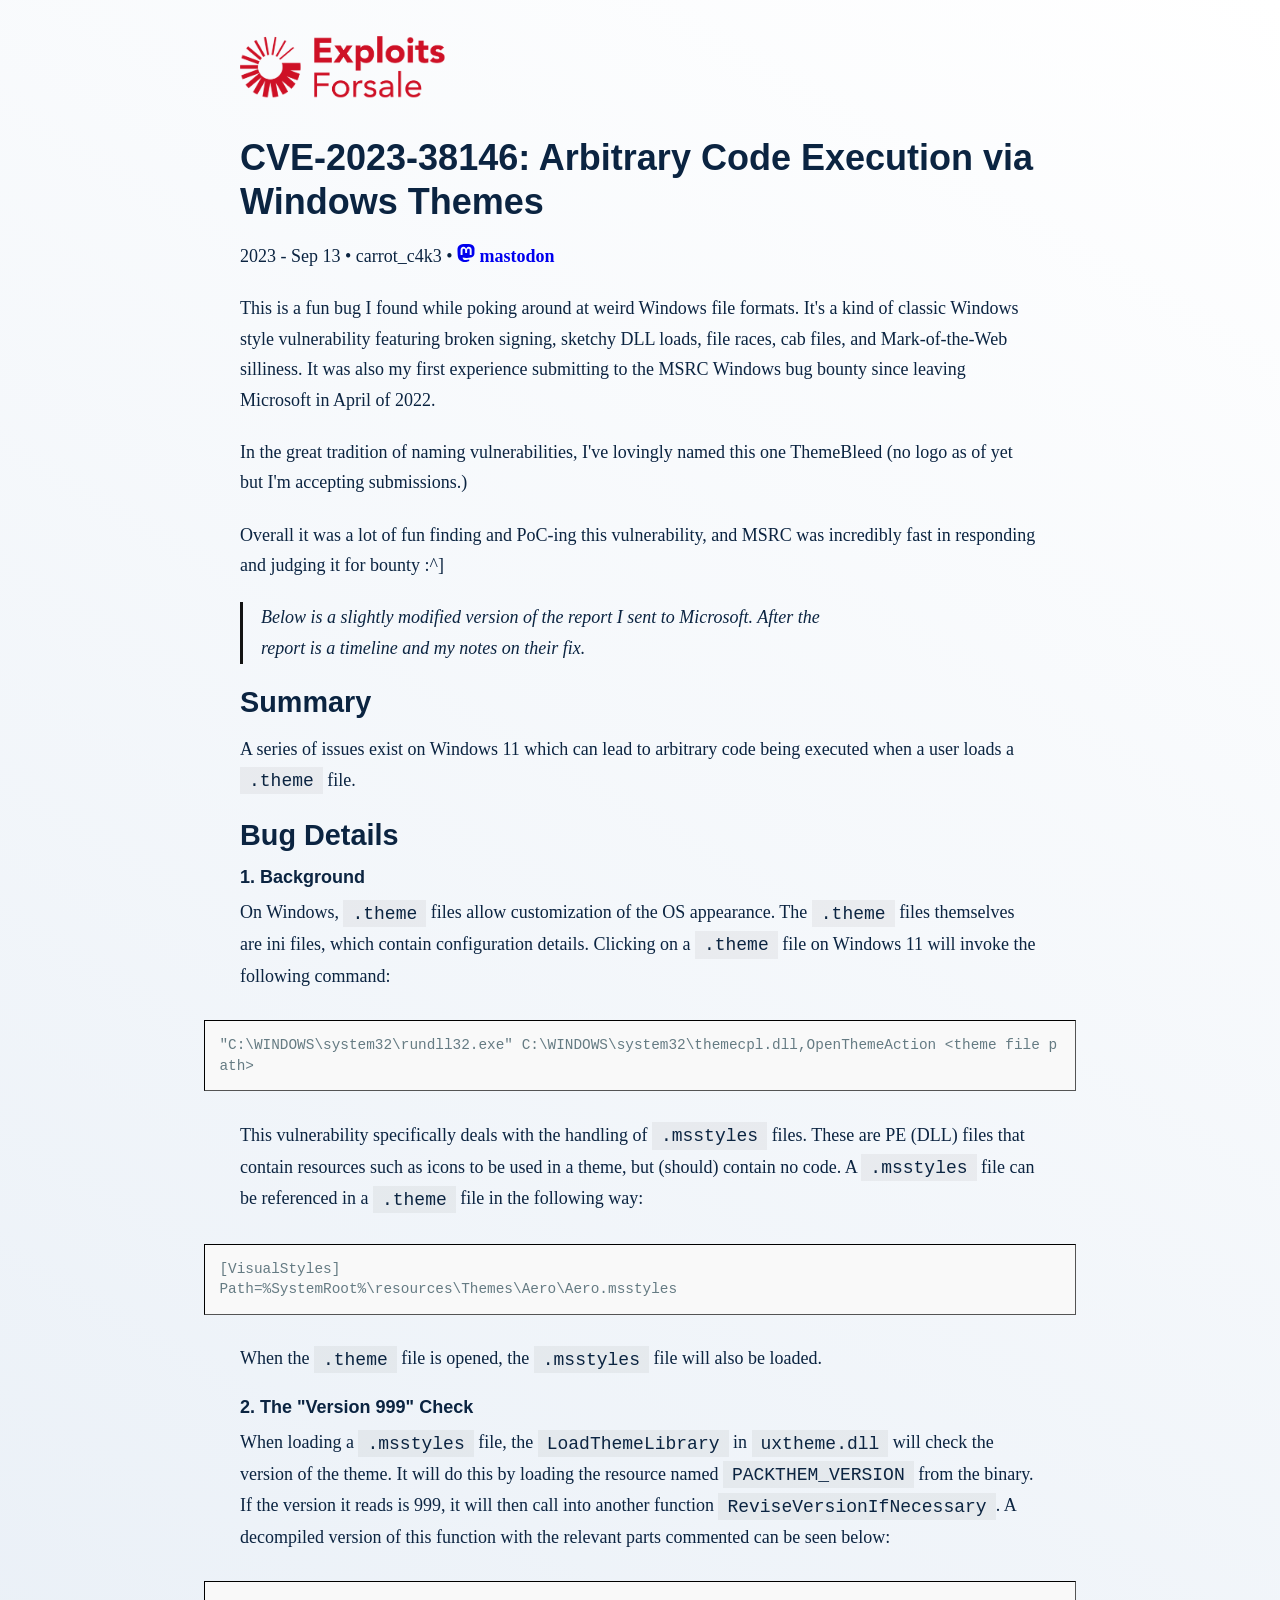
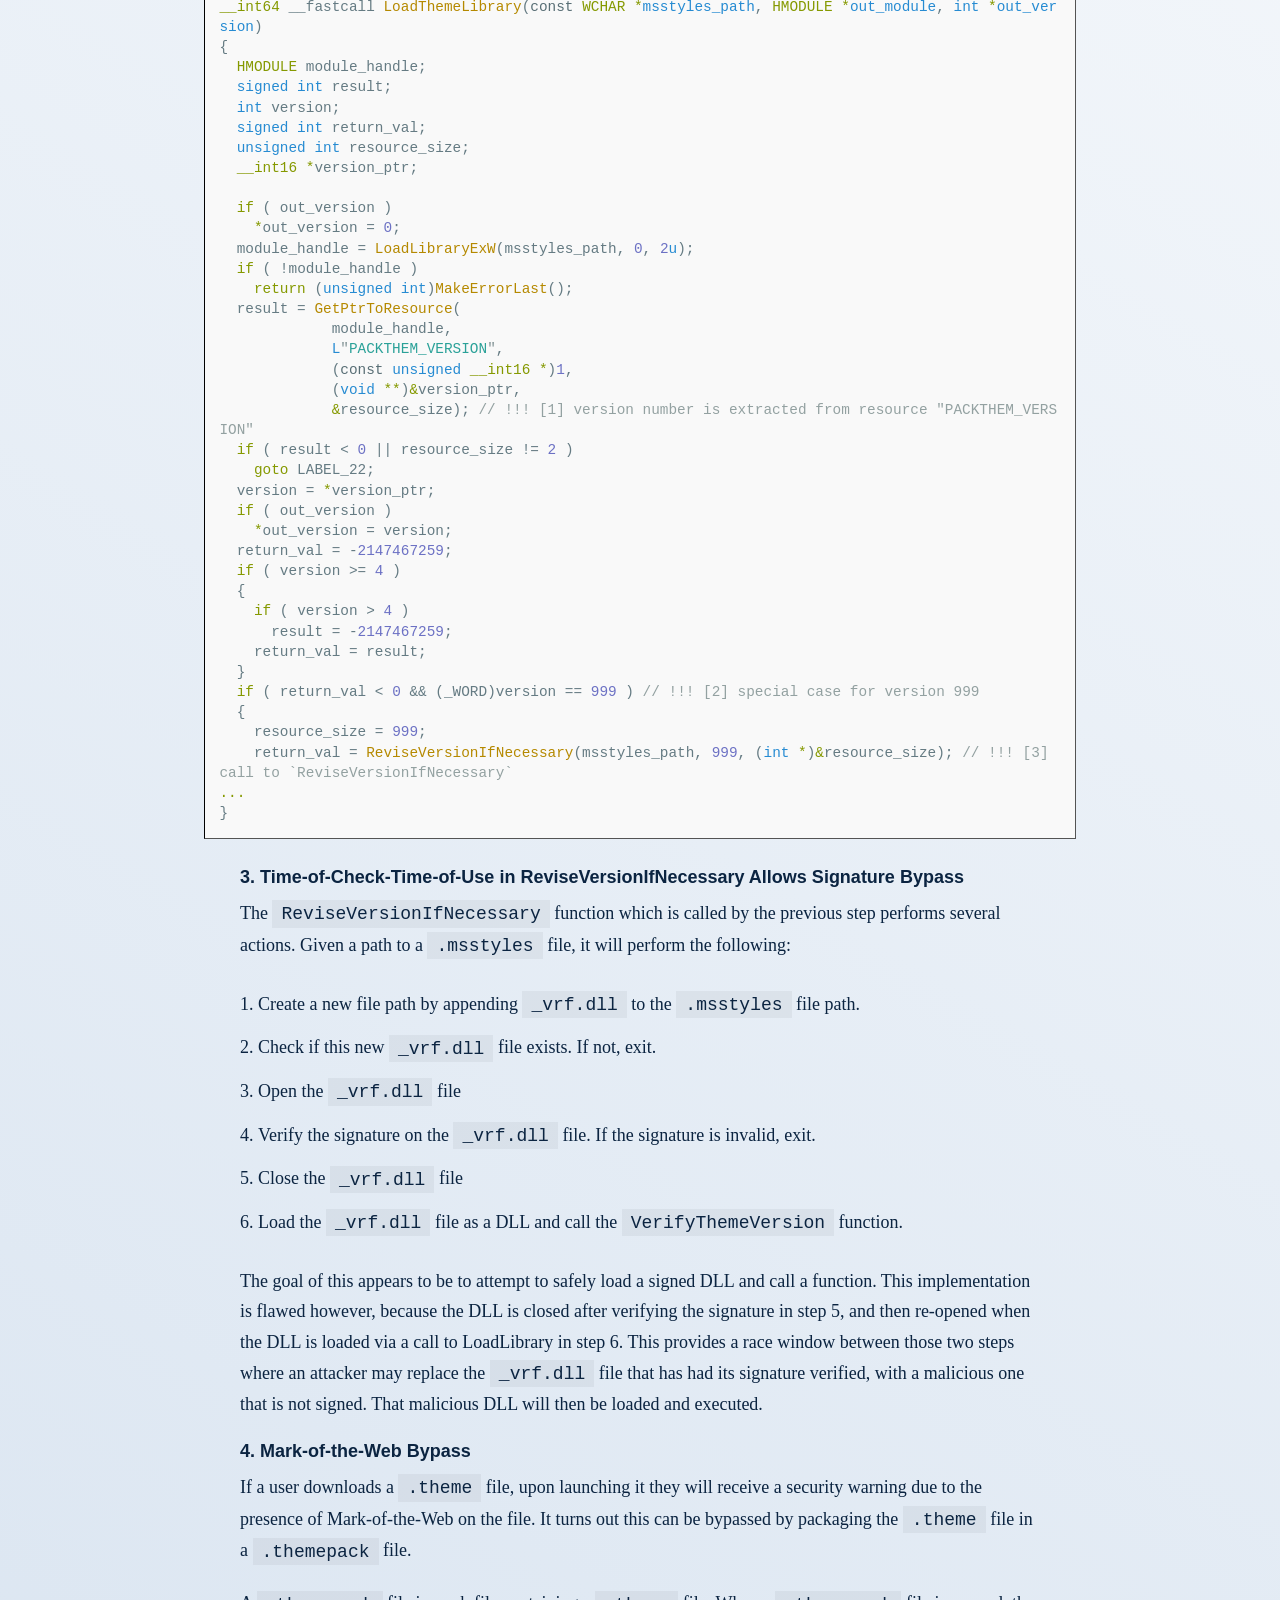
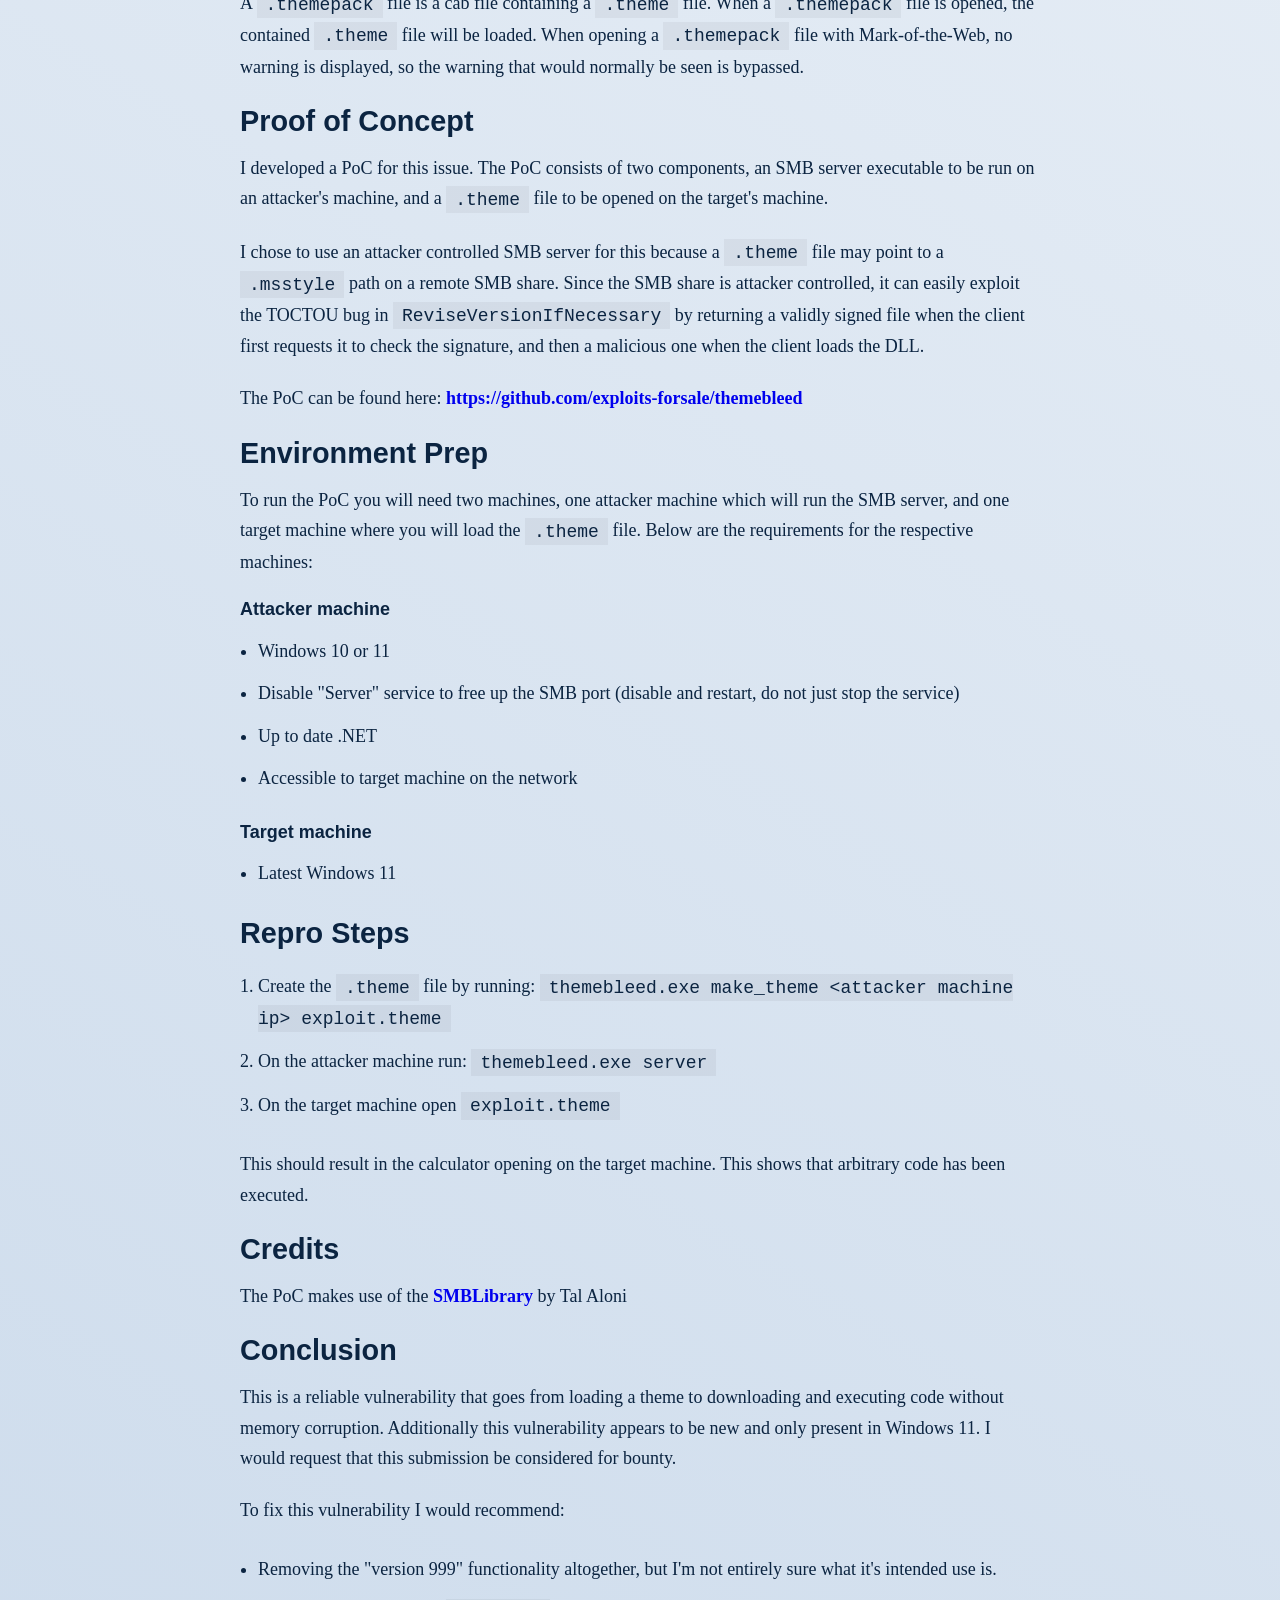
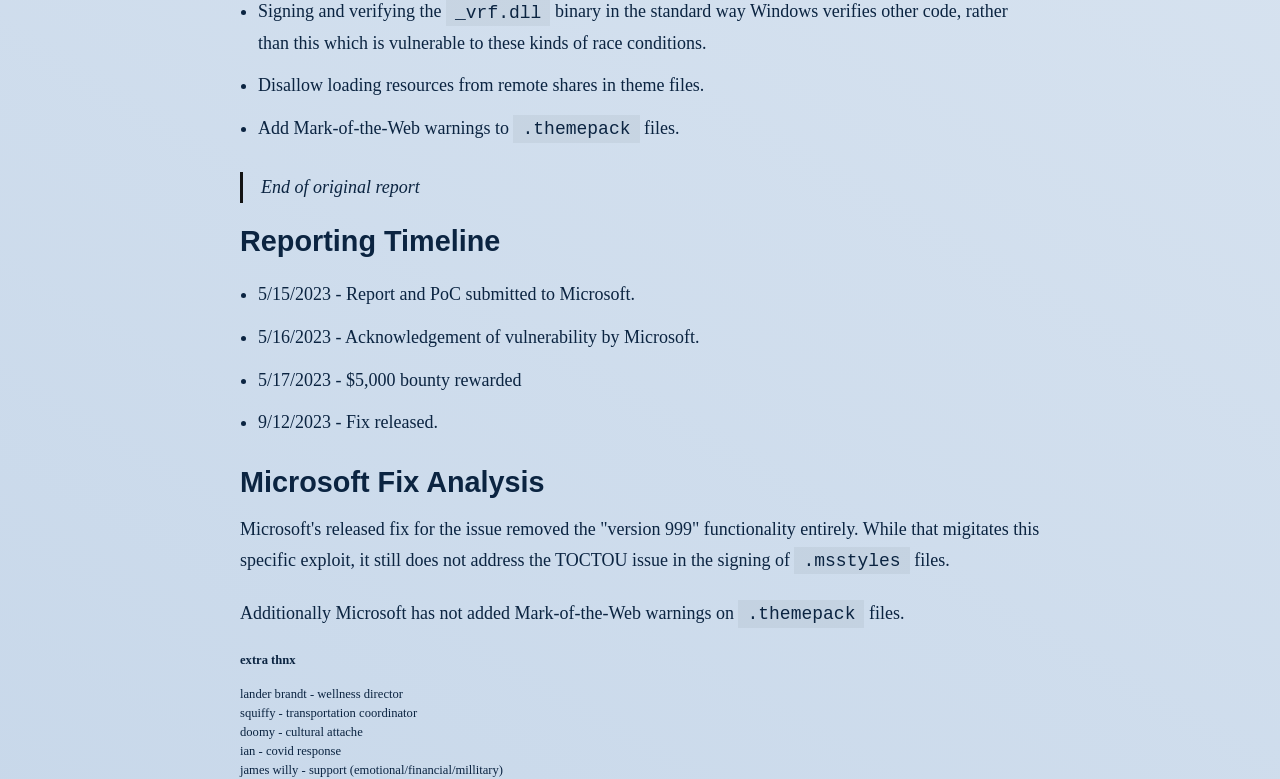
==== commit e02432ec: "Deploy exploits-forsale/website to exploits-forsale/website:gh-pages" ====
--- a/themebleed/index.html
+++ b/themebleed/index.html
@@ -16,10 +16,10 @@
         
 <nav><a href="/"><img src="/rt.svg" class="logo"/></a></nav>
 <br/>
-<section class="section">
+<article>
     <h1>CVE-2023-38146: Arbitrary Code Execution via Windows Themes</h1>
-    <p>2023 - Sep 13 • gabe_k •
-        <a alt="mastodon" rel="me" href="https://mastodon.social/@gabe_k" target="_blank">
+    <p>2023 - Sep 13 • carrot_c4k3 •
+        <a alt="mastodon" rel="me" href="https://mastodon.social/@carrot_c4k3" target="_blank">
             <span class="icon">
                 <svg role=" img" width="1em" fill="currentColor" stroke="none" viewBox="0 0 24 24"
                     xmlns="http://www.w3.org/2000/svg">
@@ -109,7 +109,7 @@
 <h2 id="proof-of-concept">Proof of Concept</h2>
 <p>I developed a PoC for this issue. The PoC consists of two components, an SMB server executable to be run on an attacker's machine, and a <code>.theme</code> file to be opened on the target's machine.</p>
 <p>I chose to use an attacker controlled SMB server for this because a <code>.theme</code> file may point to a <code>.msstyle</code> path on a remote SMB share. Since the SMB share is attacker controlled, it can easily exploit the TOCTOU bug in <code>ReviseVersionIfNecessary</code> by returning a validly signed file when the client first requests it to check the signature, and then a malicious one when the client loads the DLL.</p>
-<p>The PoC can be found here: <a href="https://github.com/gabe-k/themebleed">https://github.com/gabe-k/themebleed</a></p>
+<p>The PoC can be found here: <a href="https://github.com/exploits-forsale/themebleed">https://github.com/exploits-forsale/themebleed</a></p>
 <h2 id="environment-prep">Environment Prep</h2>
 <p>To run the PoC you will need two machines, one attacker machine which will run the SMB server, and one target machine where you will load the <code>.theme</code> file. Below are the requirements for the respective machines:</p>
 <h3 id="attacker-machine">Attacker machine</h3>
@@ -162,7 +162,7 @@
 ian - covid response</br>
 james willy - support (emotional/financial/millitary)</p>
 
-</section>
+</article>
 
     </body>
 </html>
--- a/main.css
+++ b/main.css
@@ -1 +1 @@
-html,body,div,span,applet,object,iframe,h1,h2,h3,h4,h5,h6,p,blockquote,pre,a,abbr,acronym,address,big,cite,code,del,dfn,em,img,ins,kbd,q,s,samp,small,strike,strong,sub,sup,tt,var,b,u,i,center,dl,dt,dd,ol,ul,li,fieldset,form,label,legend,table,caption,tbody,tfoot,thead,tr,th,td,article,aside,canvas,details,embed,figure,figcaption,footer,header,hgroup,menu,nav,output,ruby,section,summary,time,mark,audio,video{margin:0;padding:0;border:0;font-size:100%;font:inherit;vertical-align:baseline}article,aside,details,figcaption,figure,footer,header,hgroup,menu,nav,section{display:block}body{line-height:1}blockquote,q{quotes:none}blockquote:before,blockquote:after,q:before,q:after{content:"";content:none}table{border-collapse:collapse;border-spacing:0}.alt{margin:0;background:#000}.alt .logo{width:100%}.alt h1{color:#fff;font-size:3em}.alt.bg{background-image:url(/bg.jpg);background-size:cover}.alt article{margin:0 auto;max-width:800px;backdrop-filter:blur(24px);-webkit-backdrop-filter:blur(24px);background-color:rgba(255,255,255,.5)}.alt article>a{color:inherit;display:block;padding:1em}.alt article>a date{font-size:.8em;font-weight:normal}.alt hr{border:solid 3px #12dffa}nav{position:sticky;margin:0 auto;max-width:800px}nav .logo{width:12em;display:inline-block}@media (max-width: 900px){nav .logo{padding:.5em}}body{background:linear-gradient(30deg, #c8d8ea 0%, #fff 100%);color:#0b2441;font-size:18px;font-family:"Times New Roman",Times,serif;line-height:1.5;overflow-wrap:break-word;margin-top:2em;margin-bottom:2em}section{max-width:800px;width:100%;margin:0 auto}@media (max-width: 900px){section{padding:0 1em;box-sizing:border-box}}h1,h2,h3,h4,h5,h6{font-weight:700;margin-bottom:.5em;line-height:1.2;font-family:Verdana,Geneva,Tahoma,sans-serif}h1{font-size:2em}h2{font-size:1.6em}h3{font-size:1em}p,ul,ol{font-weight:300;line-height:1.7;font-size:1em;margin-bottom:1.2em}ul p,ol p{padding:0 0 !important}@media (max-width: 900px){ul,ol{list-style-position:inside}}li{padding:6px 0}em{font-style:italic}strong{font-weight:bold}blockquote{font-style:italic;border-left:3px solid #131313;max-width:600px}blockquote blockquote{margin-left:1em}blockquote p{margin-left:1em}a{font-weight:bold;text-decoration:none}pre,code{font-family:monospace;background:rgba(0,0,0,.0470588235);padding:.2em .5em}pre{box-sizing:border-box;padding:1em;display:block;margin:2em 0;font-size:.8em;line-height:1.4;white-space:pre-wrap;word-break:break-all;word-wrap:break-word;position:relative;width:872px;left:-36px;border:1px #000 inset;background-color:#f9f9f9 !important}@media (max-width: 900px){pre{width:100%;left:0}}pre code{padding:0;font-size:100%;color:inherit;background-color:rgba(0,0,0,0)}small{font-size:.7em;margin:.2 0}small>p{line-height:1.5}.meta{box-sizing:border-box;border:#131313 2px dotted;padding:1em;display:inline-block}.meta>p{margin-bottom:1em}.icon{line-height:0;margin:0;padding:0}.alert{background:#fd17b5;display:block;color:#fff;position:fixed;bottom:0;box-sizing:border-box;font-family:"Arial",Times,sans-serif;padding:.5em}+html,body,div,span,applet,object,iframe,h1,h2,h3,h4,h5,h6,p,blockquote,pre,a,abbr,acronym,address,big,cite,code,del,dfn,em,img,ins,kbd,q,s,samp,small,strike,strong,sub,sup,tt,var,b,u,i,center,dl,dt,dd,ol,ul,li,fieldset,form,label,legend,table,caption,tbody,tfoot,thead,tr,th,td,article,aside,canvas,details,embed,figure,figcaption,footer,header,hgroup,menu,nav,output,ruby,section,summary,time,mark,audio,video{margin:0;padding:0;border:0;font-size:100%;font:inherit;vertical-align:baseline}article,aside,details,figcaption,figure,footer,header,hgroup,menu,nav,section{display:block}body{line-height:1}blockquote,q{quotes:none}blockquote:before,blockquote:after,q:before,q:after{content:"";content:none}table{border-collapse:collapse;border-spacing:0}.alt{margin:0;background:#090d1d}.alt .logo{width:100%;max-width:24em;margin:24px auto;display:block}.alt h1{color:#fff;font-size:3em}.alt .links{margin:0 auto;max-width:800px;background-image:url("/bg.jpg");background-size:cover;padding:24px;display:flex;gap:24px;flex-direction:column;border:3px solid rgba(255,255,255,.3)}.alt .links>a{color:inherit;display:block;padding:1.5em;background:#fff;border:2px rgba(0,0,0,0) solid}.alt .links>a date{font-size:.8em;font-weight:normal}.alt .links>a:hover{color:blue;text-decoration:underline;background:#f7f7f7;border:2px blue solid}.alt hr{border:solid 3px #12dffa}nav{position:sticky;margin:0 auto;max-width:800px}nav .logo{width:12em;display:inline-block}body{background:linear-gradient(30deg, #c8d8ea 0%, #fff 100%);color:#0b2441;font-size:18px;font-family:"Times New Roman",Times,serif;line-height:1.5;overflow-wrap:break-word;margin-top:2em;margin-bottom:2em}article{max-width:800px;width:100%;margin:0 auto}article img{max-width:100%}@media (max-width: 900px){article{padding:0 1em;box-sizing:border-box}}h1,h2,h3,h4,h5,h6{font-weight:700;margin-bottom:.5em;line-height:1.2;font-family:Verdana,Geneva,Tahoma,sans-serif}h1{font-size:2em}h2{font-size:1.6em}h3{font-size:1em}p,ul,ol{font-weight:300;line-height:1.7;font-size:1em;margin-bottom:1.2em}ul,ol{padding-inline-start:1em}ul p,ol p{padding:0 0 !important}@media (max-width: 900px){ul,ol{list-style-position:inside}}li{padding:6px 0}em{font-style:italic}strong{font-weight:bold}blockquote{font-style:italic;border-left:3px solid #131313;max-width:600px}blockquote blockquote{margin-left:1em}blockquote p{margin-left:1em}a{font-weight:bold;text-decoration:none}pre,code{font-family:monospace;background:rgba(0,0,0,.0470588235);padding:.2em .5em}pre{box-sizing:border-box;padding:1em;display:block;margin:2em 0;font-size:.8em;line-height:1.4;white-space:pre-wrap;word-break:break-all;word-wrap:break-word;position:relative;width:872px;left:-36px;border:1px #000 inset;background-color:#f9f9f9 !important}@media (max-width: 900px){pre{width:100%;left:0}}pre code{padding:0;font-size:100%;color:inherit;background-color:rgba(0,0,0,0)}small{font-size:.7em;margin:.2 0}small>p{line-height:1.5}.meta{box-sizing:border-box;border:#131313 2px dotted;padding:1em;display:inline-block}.meta>p{margin-bottom:1em}.icon{line-height:0;margin:0;padding:0}.alert{background:#fd17b5;display:block;color:#fff;position:fixed;bottom:0;box-sizing:border-box;font-family:"Arial",Times,sans-serif;padding:.5em;width:100%;font-size:14px}
